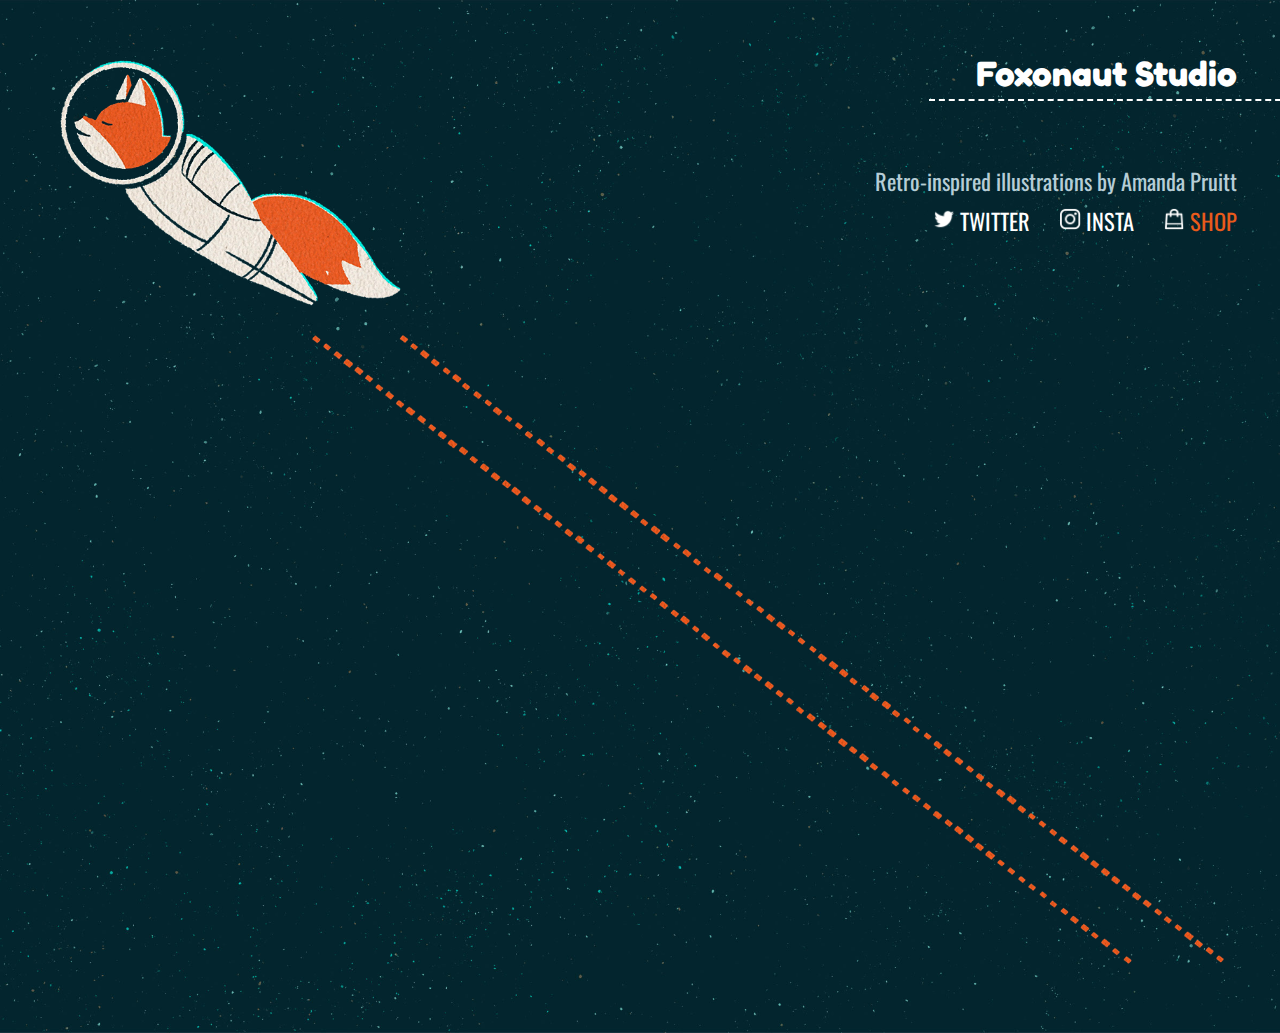
==== foxonaut/index.html @ 76407f35 "Seed foxonaut" ====
<!doctype html>
<html lang="en">

<head>
    <title>Foxonaut Studio</title>
    <meta name="description" content="Retro-inspired illustrations by Amanda Pruitt">
    <meta name="author" content="Foxonaut Studio">
    <meta name="viewport" content="width=device-width, initial-scale=1.0">
    <meta charset="utf-8">
    <link rel="preconnect" href="https://fonts.gstatic.com">
    <link href="https://fonts.googleapis.com/css2?family=Fredoka+One&family=Oswald:wght@300&display=swap" rel="stylesheet">
    <style>
        html,
        body {
            min-width: 100%;
            min-height: 100%;
        }

        body {
            background: url(images/sky-bg.jpg);
            background-position: center;
            background-size: cover;
        }

        h1 {
            margin-bottom: 12%;
            font-family: 'Fredoka One', cursive;
            font-size: 2.2em;
            color: #FFF;
        }

        p,
        a {
            margin-bottom: 2%;
            font-family: 'Oswald', sans-serif;
            font-size: 1.4em;
            color: #B6CDD6;
        }

        a.link-button {
            margin-left: 24px;
            text-decoration: none;
            color: #FFF;
        }

        a.link-button:hover {
            text-decoration: underline;
        }

        a.link-button img {
            width: 24px;
            margin-right: 4px;
        }

        #mid {
            padding: 4%;
        }

        .dashed {
            border-bottom: 2px dashed #FFF;
            position: relative;
            height: 2px;
            top: -40px;
            right: -54px;
        }
    </style>
</head>

<body>
    <div>
        <div id="mid" style="position:relative;">
            <img src="images/isla.png" alt="Isla in flight" style="max-width: 100%;" />
            <div style="position: absolute; top: 2%; right: 4%; text-align: right;">
                <h1>Foxonaut Studio</h1>
                <div class="dashed"></div>
                <p>Retro-inspired illustrations by Amanda Pruitt</p>
                <a class="link-button" href="https://twitter.com/foxonautstudio" target="_blank"><img src="images/twitter-icon.png" alt="Shop" />TWITTER</a>
                <a class="link-button" href="https://www.instagram.com/foxonautstudio/" target="_blank"><img src="images/insta-icon.png" alt="Shop" />INSTA</a>
                <a class="link-button" href="https://www.etsy.com/shop/FoxonautStudio" target="_blank" style="color: #e95a1b;"><img src="images/shop-icon.png" alt="Shop" />SHOP</a>
            </div>
        </div>
    </div>

</body>

</html>
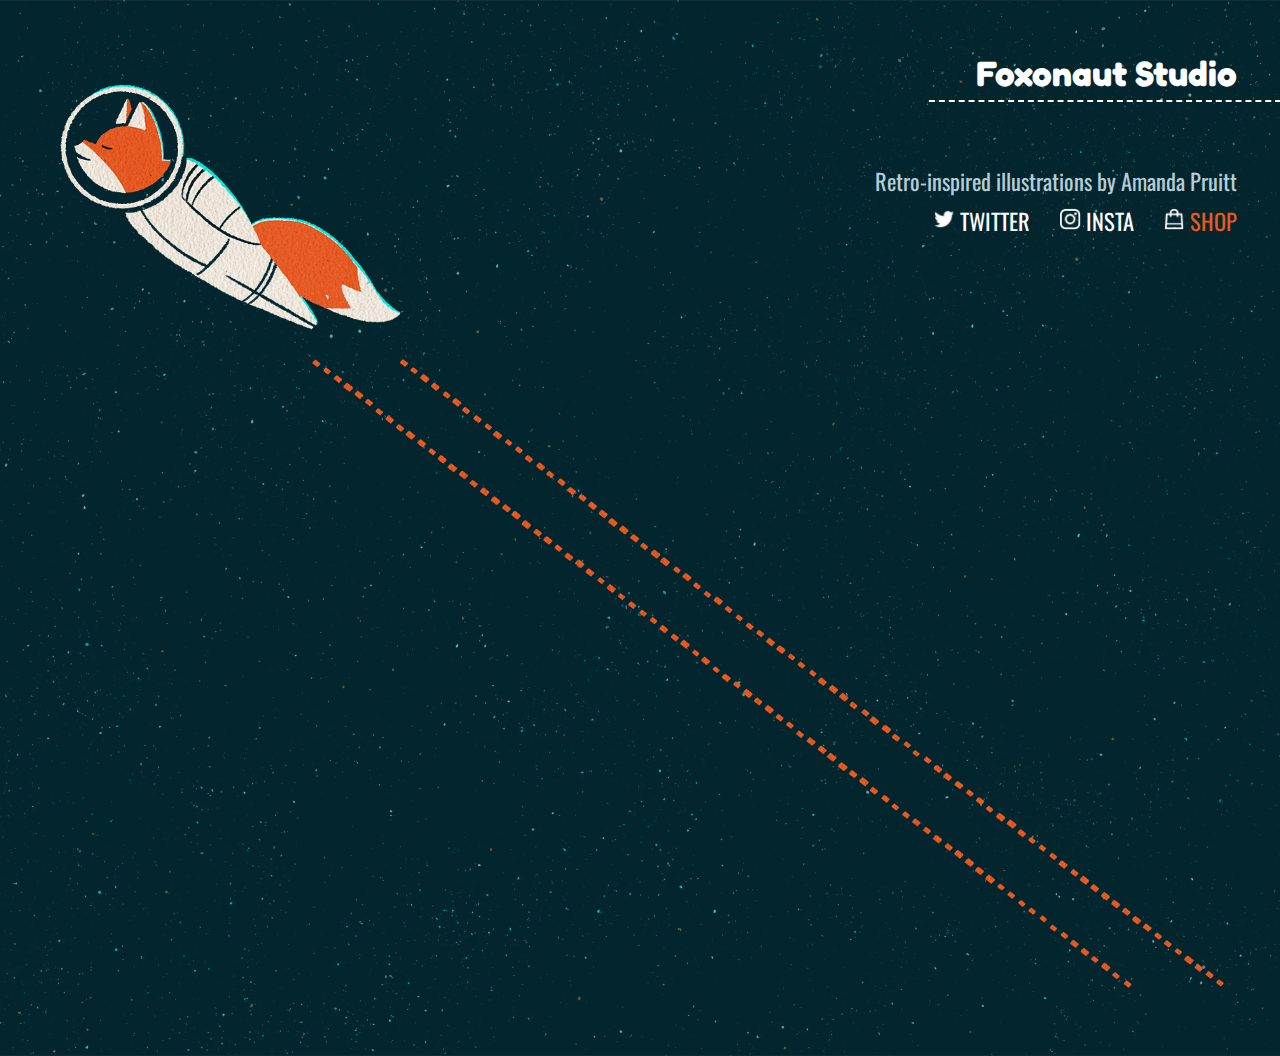
==== commit bc983017: "Update index.html" ====
--- a/foxonaut/index.html
+++ b/foxonaut/index.html
@@ -69,7 +69,7 @@
 <body>
     <div>
         <div id="mid" style="position:relative;">
-            <img src="images/isla.png" alt="Isla in flight" style="max-width: 100%;" />
+            <img src="images/isla.png" alt="Isla in flight" style="max-width: 100%; margin-top: 2%;" />
             <div style="position: absolute; top: 2%; right: 4%; text-align: right;">
                 <h1>Foxonaut Studio</h1>
                 <div class="dashed"></div>
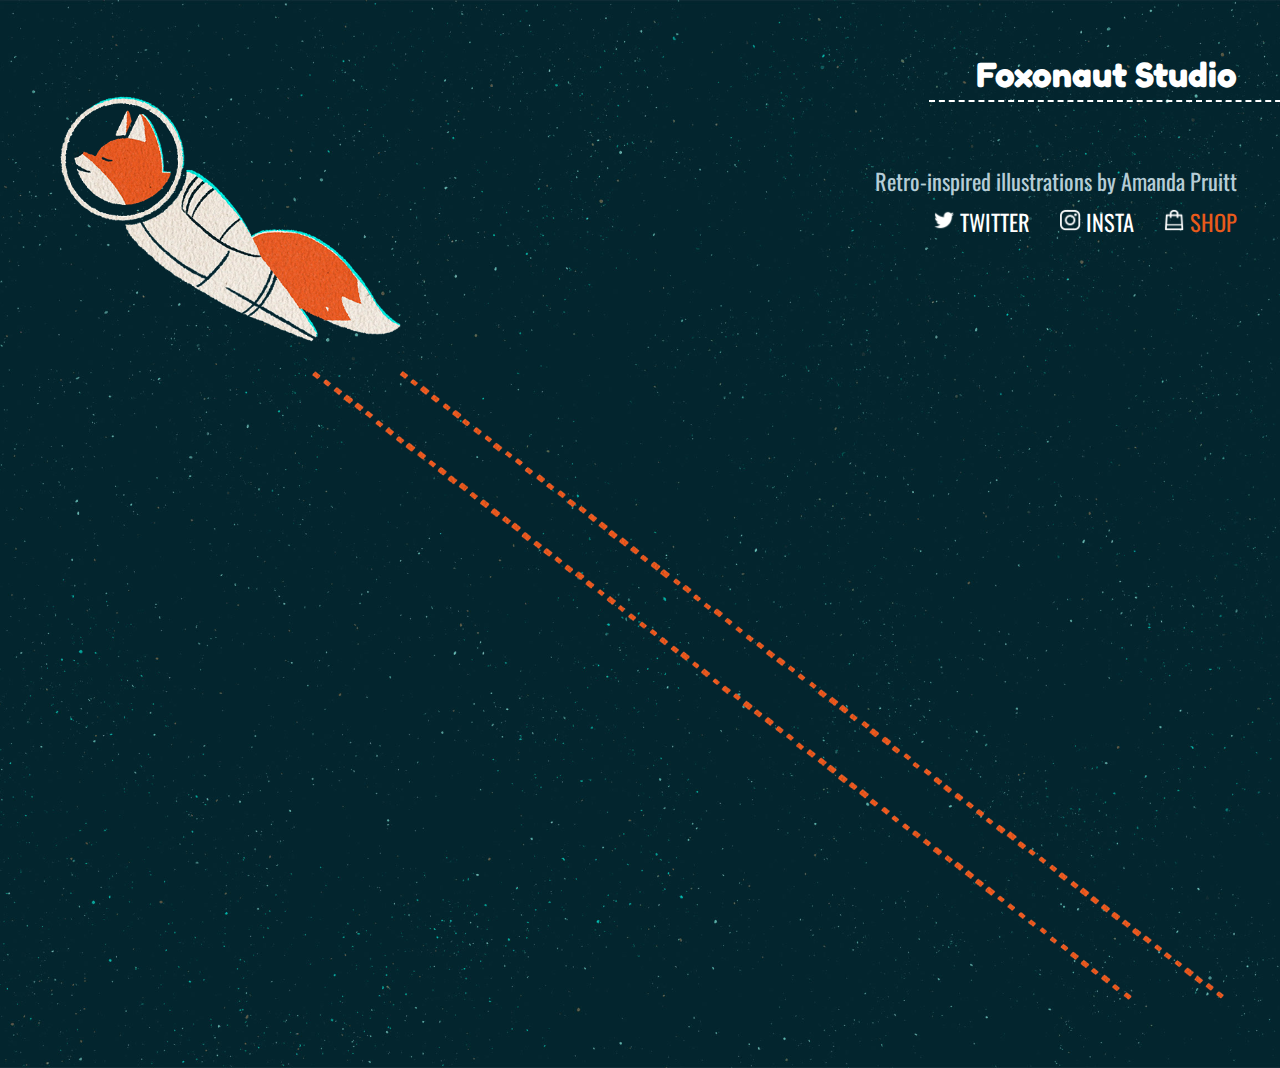
==== commit 252204fa: "Update index.html" ====
--- a/foxonaut/index.html
+++ b/foxonaut/index.html
@@ -69,7 +69,7 @@
 <body>
     <div>
         <div id="mid" style="position:relative;">
-            <img src="images/isla.png" alt="Isla in flight" style="max-width: 100%; margin-top: 2%;" />
+            <img src="images/isla.png" alt="Isla in flight" style="max-width: 100%; margin-top: 3%;" />
             <div style="position: absolute; top: 2%; right: 4%; text-align: right;">
                 <h1>Foxonaut Studio</h1>
                 <div class="dashed"></div>
